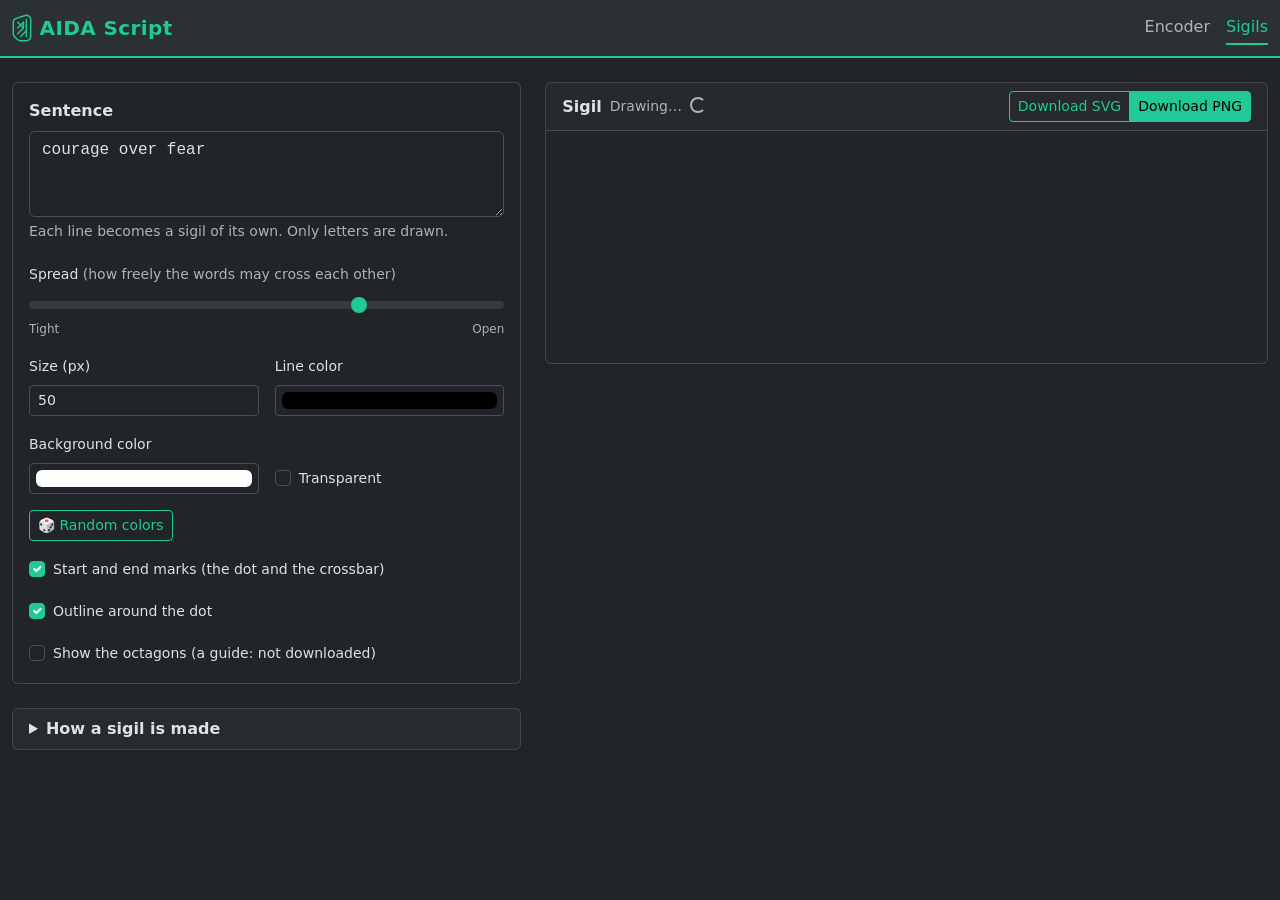
==== sigils.html @ 1c4124ad "Sigils page: a sentence drawn as one sigil A new page, in a new navbar next to the encoder: each let" ====
<!DOCTYPE html>
<html lang="en" data-bs-theme="dark">
<head>
  <meta charset="utf-8">
  <meta name="viewport" content="width=device-width, initial-scale=1">
  <title>AIDAScript Sigils</title>
  <link rel="icon" type="image/svg+xml" href="images/favicon.svg">
  <meta name="description" content="Turn a sentence into a sigil made of AIDAScript's letters, and download it as an SVG or PNG image.">
  <meta name="theme-color" content="#20c997">
  <link rel="stylesheet"
        href="https://cdn.jsdelivr.net/npm/bootstrap@5.3.3/dist/css/bootstrap.min.css"
        integrity="sha384-QWTKZyjpPEjISv5WaRU9OFeRpok6YctnYmDr5pNlyT2bRjXh0JMhjY6hW+ALEwIH"
        crossorigin="anonymous">
  <link rel="stylesheet" href="index.css">
</head>
<body class="bg-body">

  <nav class="navbar app-navbar bg-body-tertiary">
    <div class="container app-container">
      <span class="navbar-brand fw-semibold d-flex align-items-center gap-2"><img src="images/logo.svg" alt="" class="app-logo">AIDA Script</span>
      <!-- The encoder, and the generators made for fun (the same navbar on every page) -->
      <div class="navbar-nav flex-row gap-3 app-pages">
        <a class="nav-link" href="index.html">Encoder</a>
        <a class="nav-link active" aria-current="page" href="sigils.html">Sigils</a>
      </div>
    </div>
  </nav>

  <main class="container app-container py-4">
    <div class="row g-4">

      <!-- The text and settings -->
      <div class="col-xl-5">
        <div class="card shadow-sm">
          <div class="card-body">
            <label for="sigilText" class="form-label fw-semibold">Sentence</label>
            <textarea id="sigilText" class="form-control" rows="3" placeholder="Type a sentence...">courage over fear</textarea>
            <div class="form-text">Each line becomes a sigil of its own. Only letters are drawn.</div>

            <div class="row g-3 mt-1" id="sigilSettings">
              <div class="col-12">
                <label for="setSpread" class="form-label small">Spread <span class="text-body-secondary">(how freely the words may cross each other)</span></label>
                <input id="setSpread" type="range" class="form-range" min="0" max="100" step="10" value="70">
                <div class="d-flex justify-content-between small text-body-secondary range-ends"><span>Tight</span><span>Open</span></div>
              </div>
              <div class="col-6 col-md-3 col-xl-6">
                <label for="setSigilSize" class="form-label small">Size (px)</label>
                <input id="setSigilSize" type="number" class="form-control form-control-sm" min="10" max="200" step="5" value="50">
              </div>
              <div class="col-6 col-md-3 col-xl-6">
                <label for="setSigilLine" class="form-label small">Line color</label>
                <input id="setSigilLine" type="color" class="form-control form-control-sm form-control-color w-100" value="#000000">
              </div>
              <div class="col-6 col-md-3 col-xl-6">
                <label for="setSigilBg" class="form-label small">Background color</label>
                <input id="setSigilBg" type="color" class="form-control form-control-sm form-control-color w-100" value="#ffffff">
              </div>
              <div class="col-6 col-md-3 col-xl-6 d-flex align-items-end">
                <div class="form-check mb-1">
                  <input id="setSigilTransparent" type="checkbox" class="form-check-input">
                  <label for="setSigilTransparent" class="form-check-label small">Transparent</label>
                </div>
              </div>
              <div class="col-12">
                <button id="sigilRandomColors" type="button" class="btn btn-sm btn-outline-primary">🎲 Random colors</button>
                <span id="sigilColorsName" class="small text-body-secondary ms-2" aria-live="polite"></span>
              </div>
              <div class="col-12 d-flex flex-wrap gap-3">
                <div class="form-check">
                  <input id="setSigilMarks" type="checkbox" class="form-check-input" checked>
                  <label for="setSigilMarks" class="form-check-label small">Start and end marks (the dot and the crossbar)</label>
                </div>
                <div class="form-check">
                  <input id="setSigilOutline" type="checkbox" class="form-check-input" checked>
                  <label for="setSigilOutline" class="form-check-label small">Outline around the dot</label>
                </div>
                <div class="form-check">
                  <input id="setSigilGuides" type="checkbox" class="form-check-input">
                  <label for="setSigilGuides" class="form-check-label small">Show the octagons (a guide: not downloaded)</label>
                </div>
              </div>
            </div>
          </div>
        </div>

        <details class="card shadow-sm mt-4 fold-card">
          <summary class="card-header fw-semibold">How a sigil is made</summary>
          <div class="card-body small">
            <p>Each letter is a line between two of eight points on a circle (its two semaphore directions).
              Long words split into overlapping circles, and the words of a sentence join into one figure.</p>
            <p class="mb-0">The <strong>dot</strong> marks the first letter, the <strong>crossbar</strong> the last.
              Downloads don't contain your sentence.</p>
          </div>
        </details>
      </div>

      <!-- The sigils -->
      <div class="col-xl-7">
        <div class="card shadow-sm">
          <div class="card-header d-flex flex-wrap align-items-center justify-content-between gap-2">
            <div class="d-flex align-items-center gap-2">
              <span class="fw-semibold">Sigil</span>
              <span id="sigilBusy" class="small text-body-secondary" role="status" hidden>Drawing… <span class="spinner-border spinner-border-sm ms-1" aria-hidden="true"></span></span>
            </div>
            <div class="btn-group btn-group-sm" role="group" aria-label="Download">
              <button id="sigilSvg" type="button" class="btn btn-outline-primary">Download SVG</button>
              <button id="sigilPng" type="button" class="btn btn-primary">Download PNG</button>
            </div>
          </div>
          <div class="card-body overflow-auto">
            <div id="sigilPreview" class="sigil-preview"></div>
          </div>
        </div>
      </div>

    </div>
  </main>

  <script src="layout.js"></script>
  <script src="colors.js"></script>
  <script src="sigil.js"></script>
  <script src="sigils.js"></script>
</body>
</html>
---- index.css ----
/* Teal accent, used instead of Bootstrap's blue */
:root {
  --accent: #20c997;
  --accent-hover: #3dd5a7;
  --accent-active: #1aa179;
  --accent-rgb: 32, 201, 151;
}

.btn-primary {
  --bs-btn-color: #000;
  --bs-btn-bg: var(--accent);
  --bs-btn-border-color: var(--accent);
  --bs-btn-hover-color: #000;
  --bs-btn-hover-bg: var(--accent-hover);
  --bs-btn-hover-border-color: var(--accent-hover);
  --bs-btn-active-color: #000;
  --bs-btn-active-bg: var(--accent-active);
  --bs-btn-active-border-color: var(--accent-active);
  --bs-btn-focus-shadow-rgb: var(--accent-rgb);
}
.btn-outline-primary {
  --bs-btn-color: var(--accent);
  --bs-btn-border-color: var(--accent);
  --bs-btn-hover-color: #000;
  --bs-btn-hover-bg: var(--accent);
  --bs-btn-hover-border-color: var(--accent);
  --bs-btn-active-color: #000;
  --bs-btn-active-bg: var(--accent-active);
  --bs-btn-active-border-color: var(--accent-active);
  --bs-btn-focus-shadow-rgb: var(--accent-rgb);
}
.form-control:focus {
  border-color: var(--accent);
  box-shadow: 0 0 0 .25rem rgba(var(--accent-rgb), .25);
}

.app-container { max-width: 960px; }   /* the navbar's and the page's width */
.app-navbar { border-bottom: 2px solid var(--accent); }
.app-navbar .navbar-brand { color: var(--accent); letter-spacing: .02em; }
.app-pages .nav-link { padding: .25rem 0; color: var(--bs-secondary-color); border-bottom: 2px solid transparent; }
.app-pages .nav-link:hover { color: var(--accent); }
.app-pages .nav-link.active { color: var(--accent); border-bottom-color: var(--accent); }
.app-logo { height: 1.75rem; width: auto; }
summary { cursor: pointer; }
summary:hover { color: var(--accent) !important; }

/* The settings tabs, in the accent colour */
.settings-tabs { --bs-nav-link-padding-y: .25rem; --bs-nav-link-padding-x: .75rem; font-size: .875rem; }
.settings-tabs .nav-link { color: var(--bs-secondary-color); }
.settings-tabs .nav-link:hover { color: var(--accent); }
.settings-tabs .nav-link.active { color: #000; background-color: var(--accent); }

/* Sliders in the accent colour, with the words for their two ends underneath */
.form-range::-webkit-slider-thumb { background-color: var(--accent); }
.form-range::-webkit-slider-thumb:active { background-color: var(--accent-active); }
.form-range::-moz-range-thumb { background-color: var(--accent); }
.form-range::-moz-range-thumb:active { background-color: var(--accent-active); }
.form-range:focus::-webkit-slider-thumb { box-shadow: 0 0 0 1px var(--bs-body-bg), 0 0 0 .25rem rgba(var(--accent-rgb), .25); }
.form-range:focus::-moz-range-thumb { box-shadow: 0 0 0 1px var(--bs-body-bg), 0 0 0 .25rem rgba(var(--accent-rgb), .25); }
.range-ends { font-size: .75rem; margin-top: -.25rem; }
/* Ticked checkboxes in the accent colour too */
.form-check-input:checked { background-color: var(--accent); border-color: var(--accent); }
.form-check-input:focus { border-color: var(--accent); box-shadow: 0 0 0 .25rem rgba(var(--accent-rgb), .25); }

/* A setting's "?" and the explanation it shows (see showTip in index.js) */
.tip {
  display: inline-flex; align-items: center; justify-content: center;
  width: 1rem; height: 1rem; margin-left: .25rem; vertical-align: text-top;
  border: 1px solid var(--bs-secondary-color); border-radius: 50%;
  color: var(--bs-secondary-color); font-size: .65rem; font-weight: 600; line-height: 1; cursor: help;
}
.tip:hover, .tip:focus { color: var(--accent); border-color: var(--accent); outline: none; }
.tip-box {
  position: absolute; z-index: 1080; display: none; max-width: 260px; pointer-events: none;
  padding: .4rem .6rem; border-radius: .375rem; background: #000; color: #fff;
  font-size: .8rem; line-height: 1.35; box-shadow: 0 .25rem .75rem rgba(0, 0, 0, .4);
}

#input { font-family: var(--bs-font-monospace); resize: vertical; }
#preview { min-height: 160px; }
#preview svg { display: block; }
/* A transparent background shows as a checkerboard (preview only: not part of the image) */
#preview svg.transparent { background: repeating-conic-gradient(#d0d0d0 0 25%, #ffffff 0 50%) 0 0 / 16px 16px; }
/* Reading the drawing (see "Reading the drawing" in index.js): the word pointed at stays, the
   rest fades, the letter takes the accent colour; and the label beside the pointer */
#preview svg.reading line:not(.guide) { opacity: .18; }
#preview svg.reading line.reading-word { opacity: 1; }
#preview svg.reading line.reading-letter { stroke: var(--accent); opacity: 1; }
.reading-label {
  position: fixed; z-index: 1080; display: none; max-width: min(420px, calc(100vw - 16px)); pointer-events: none;
  padding: .3rem .6rem; border-radius: .375rem; background: #000; color: #fff;
  font-family: var(--bs-font-monospace); font-size: .85rem; white-space: pre-wrap;
  box-shadow: 0 .25rem .75rem rgba(0, 0, 0, .4);
}
/* the word in the accent colour, the letter pointed at as a solid block of it */
.reading-label mark { background: none; color: var(--accent); font-weight: 600; }
.reading-label mark b { padding: 0 .12em; border-radius: .2em; background: var(--accent); color: #000; }

/* While a new compact layout is being worked out, the old drawing fades */
#preview.busy svg { opacity: .45; transition: opacity .15s; }
/* The hint suggesting the compact shape, under the preview */
.compact-hint { border-left: 3px solid var(--accent); }
#zoomReset { min-width: 4rem; }   /* room for "400%" without the buttons shifting */
.layout-label { min-width: 6.5rem; opacity: 1 !important; }   /* room for "Layout 8 / 8"; a label, so not greyed out */

/* Large screens: text and settings on the left, the preview on the right. The page gets wider to
   fit both, and the preview stays in view while scrolling (a big drawing scrolls inside it). */
@media (min-width: 1200px) {
  .app-container { max-width: 1320px; }
  .preview-card { position: sticky; top: 1rem; }
  .preview-card .card-body { max-height: calc(100vh - 6rem); }
}

/* "How to read AIDAScript": a tile per letter, drawn in the accent colour */
.alphabet > summary { list-style-position: inside; }
.alphabet[open] > summary { border-bottom: var(--bs-card-border-width) solid var(--bs-card-border-color); }
.alphabet:not([open]) > summary { border-bottom: 0; border-radius: var(--bs-card-inner-border-radius); }
.alphabet-grid { display: grid; grid-template-columns: repeat(auto-fill, minmax(3.5rem, 1fr)); gap: .5rem; }
.alphabet-tile {
  display: flex; flex-direction: column; align-items: center; gap: .35rem;
  padding: .4rem .25rem .3rem; color: var(--accent);
  background: var(--bs-tertiary-bg); border: 1px solid var(--bs-border-color); border-radius: .5rem;
}
.alphabet-tile svg { width: 2.5rem; height: 2.5rem; }
.alphabet-tile span { color: var(--bs-body-color); font-weight: 600; line-height: 1; }
button.alphabet-tile:hover, button.alphabet-tile:focus-visible { border-color: var(--accent); background: rgba(var(--accent-rgb), .1); }

/* Cards that fold open, like "How to read AIDAScript" */
.fold-card > summary { list-style-position: inside; }
.fold-card[open] > summary { border-bottom: var(--bs-card-border-width) solid var(--bs-card-border-color); }
.fold-card:not([open]) > summary { border-bottom: 0; border-radius: var(--bs-card-inner-border-radius); }

/* Sigils page: the drawing, centred; a transparent background shows as a checkerboard (preview only) */
.sigil-preview { min-height: 200px; display: flex; align-items: center; justify-content: center; }
.sigil-preview svg { display: block; max-width: 100%; height: auto; }
.sigil-preview svg.transparent { background: repeating-conic-gradient(#d0d0d0 0 25%, #ffffff 0 50%) 0 0 / 16px 16px; }
#sigilText { font-family: var(--bs-font-monospace); resize: vertical; }
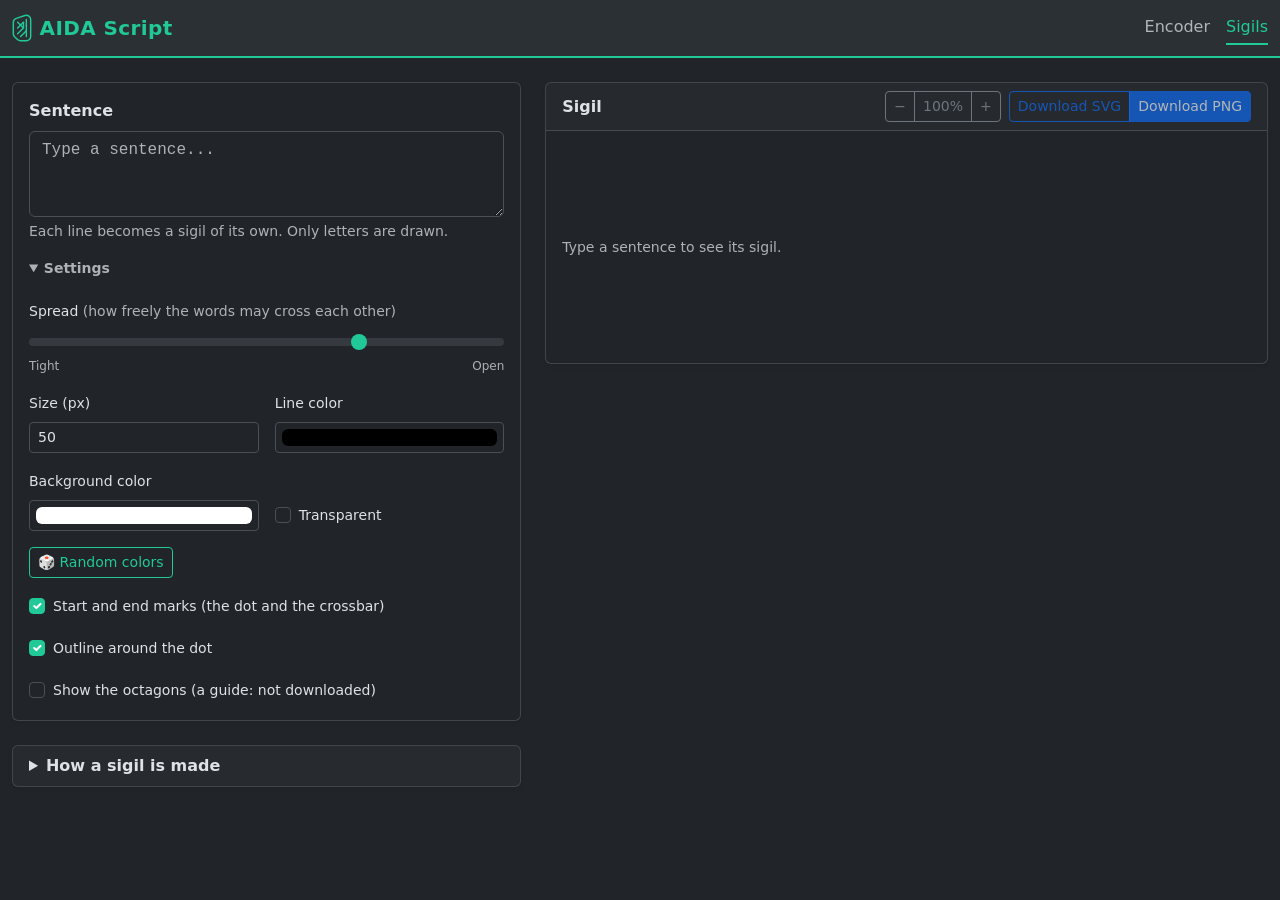
==== commit dd1e17b1: "Sigils page: foldable settings, zoom, and an empty text box to start The settings fold away (folded " ====
--- a/sigils.html
+++ b/sigils.html
@@ -34,9 +34,12 @@
         <div class="card shadow-sm">
           <div class="card-body">
             <label for="sigilText" class="form-label fw-semibold">Sentence</label>
-            <textarea id="sigilText" class="form-control" rows="3" placeholder="Type a sentence...">courage over fear</textarea>
+            <textarea id="sigilText" class="form-control" rows="3" placeholder="Type a sentence..."></textarea>
             <div class="form-text">Each line becomes a sigil of its own. Only letters are drawn.</div>
 
+            <!-- Folded on small screens to begin with (see sigils.js), and remembered open or folded -->
+            <details id="sigilSettingsBox" class="mt-3" open>
+              <summary class="fw-semibold small text-body-secondary">Settings</summary>
             <div class="row g-3 mt-1" id="sigilSettings">
               <div class="col-12">
                 <label for="setSpread" class="form-label small">Spread <span class="text-body-secondary">(how freely the words may cross each other)</span></label>
@@ -80,6 +83,7 @@
                 </div>
               </div>
             </div>
+            </details>
           </div>
         </div>
 
@@ -102,9 +106,16 @@
               <span class="fw-semibold">Sigil</span>
               <span id="sigilBusy" class="small text-body-secondary" role="status" hidden>Drawing… <span class="spinner-border spinner-border-sm ms-1" aria-hidden="true"></span></span>
             </div>
+            <div class="d-flex flex-wrap gap-2">
+            <div class="btn-group btn-group-sm" role="group" aria-label="Zoom">
+              <button id="sigilZoomOut" type="button" class="btn btn-outline-secondary" aria-label="Zoom out">−</button>
+              <button id="sigilZoomReset" type="button" class="btn btn-outline-secondary" title="Reset zoom to 100%">100%</button>
+              <button id="sigilZoomIn" type="button" class="btn btn-outline-secondary" aria-label="Zoom in">+</button>
+            </div>
             <div class="btn-group btn-group-sm" role="group" aria-label="Download">
               <button id="sigilSvg" type="button" class="btn btn-outline-primary">Download SVG</button>
               <button id="sigilPng" type="button" class="btn btn-primary">Download PNG</button>
+            </div>
             </div>
           </div>
           <div class="card-body overflow-auto">
--- a/index.css
+++ b/index.css
@@ -131,7 +131,7 @@
 .fold-card:not([open]) > summary { border-bottom: 0; border-radius: var(--bs-card-inner-border-radius); }
 
 /* Sigils page: the drawing, centred; a transparent background shows as a checkerboard (preview only) */
-.sigil-preview { min-height: 200px; display: flex; align-items: center; justify-content: center; }
-.sigil-preview svg { display: block; max-width: 100%; height: auto; }
+.sigil-preview { min-height: 200px; display: flex; align-items: center; }
+.sigil-preview svg { display: block; margin: auto; flex: none; }   /* (zoomed in, it scrolls: see sigils.js) */
 .sigil-preview svg.transparent { background: repeating-conic-gradient(#d0d0d0 0 25%, #ffffff 0 50%) 0 0 / 16px 16px; }
 #sigilText { font-family: var(--bs-font-monospace); resize: vertical; }
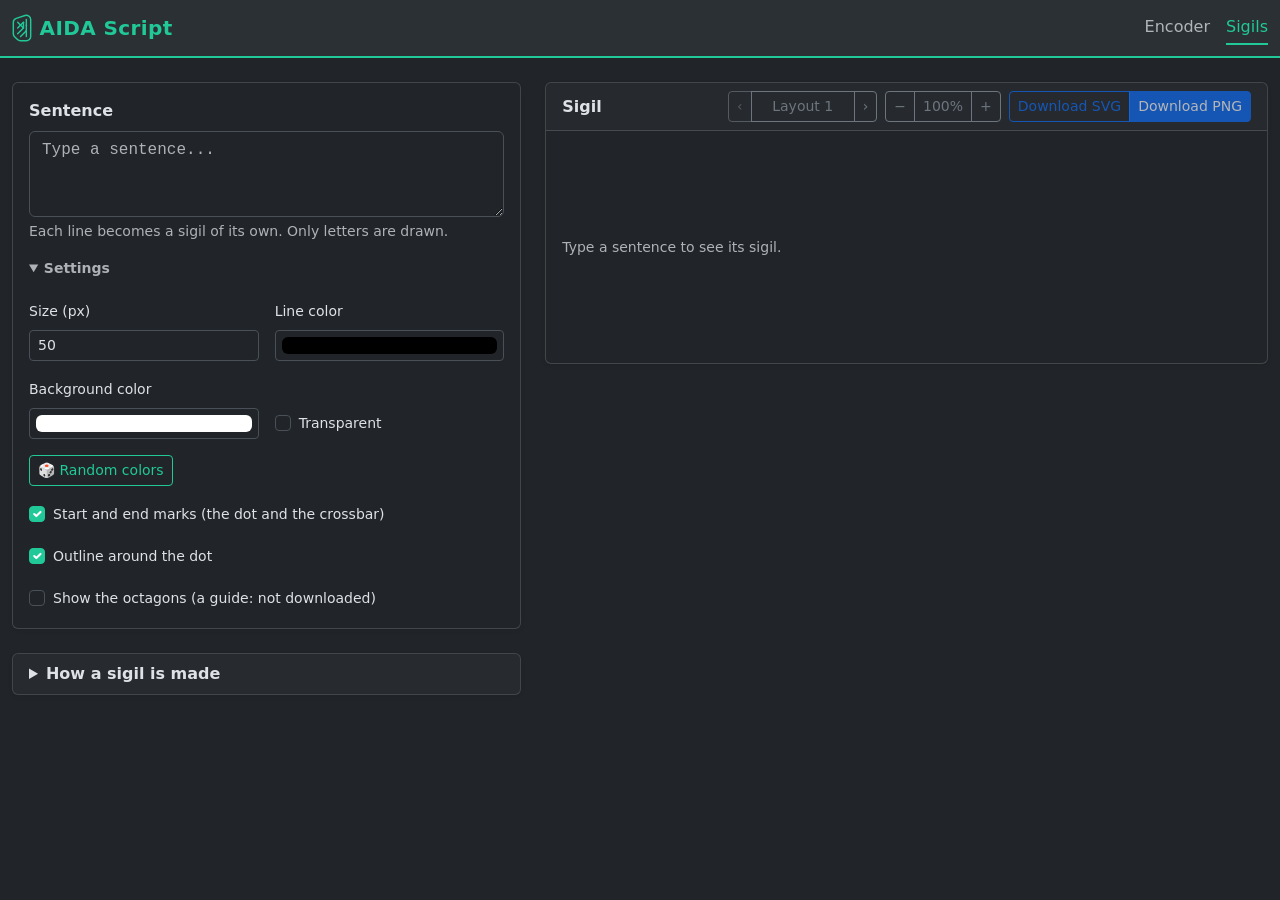
==== commit abacf98f: "Sigils page: pick a layout instead of the spread slider The slider often gave the same sigil. Now ‹ " ====
--- a/sigils.html
+++ b/sigils.html
@@ -41,11 +41,6 @@
             <details id="sigilSettingsBox" class="mt-3" open>
               <summary class="fw-semibold small text-body-secondary">Settings</summary>
             <div class="row g-3 mt-1" id="sigilSettings">
-              <div class="col-12">
-                <label for="setSpread" class="form-label small">Spread <span class="text-body-secondary">(how freely the words may cross each other)</span></label>
-                <input id="setSpread" type="range" class="form-range" min="0" max="100" step="10" value="70">
-                <div class="d-flex justify-content-between small text-body-secondary range-ends"><span>Tight</span><span>Open</span></div>
-              </div>
               <div class="col-6 col-md-3 col-xl-6">
                 <label for="setSigilSize" class="form-label small">Size (px)</label>
                 <input id="setSigilSize" type="number" class="form-control form-control-sm" min="10" max="200" step="5" value="50">
@@ -91,7 +86,8 @@
           <summary class="card-header fw-semibold">How a sigil is made</summary>
           <div class="card-body small">
             <p>Each letter is a line between two of eight points on a circle (its two semaphore directions).
-              Long words split into overlapping circles, and the words of a sentence join into one figure.</p>
+              Long words split into overlapping circles, and the words of a sentence join into one figure.
+              <strong>‹ Layout ›</strong> tries other ways of putting it together.</p>
             <p class="mb-0">The <strong>dot</strong> marks the first letter, the <strong>crossbar</strong> the last.
               Downloads don't contain your sentence.</p>
           </div>
@@ -107,6 +103,11 @@
               <span id="sigilBusy" class="small text-body-secondary" role="status" hidden>Drawing… <span class="spinner-border spinner-border-sm ms-1" aria-hidden="true"></span></span>
             </div>
             <div class="d-flex flex-wrap gap-2">
+            <div class="btn-group btn-group-sm" role="group" aria-label="Try another layout">
+              <button id="sigilLayoutPrev" type="button" class="btn btn-outline-secondary" aria-label="Previous layout" title="Previous layout">‹</button>
+              <span id="sigilLayoutLabel" class="btn btn-outline-secondary disabled layout-label">Layout 1</span>
+              <button id="sigilLayoutNext" type="button" class="btn btn-outline-secondary" aria-label="Next layout" title="Try another layout">›</button>
+            </div>
             <div class="btn-group btn-group-sm" role="group" aria-label="Zoom">
               <button id="sigilZoomOut" type="button" class="btn btn-outline-secondary" aria-label="Zoom out">−</button>
               <button id="sigilZoomReset" type="button" class="btn btn-outline-secondary" title="Reset zoom to 100%">100%</button>
--- a/index.css
+++ b/index.css
@@ -135,3 +135,12 @@
 .sigil-preview svg { display: block; margin: auto; flex: none; }   /* (zoomed in, it scrolls: see sigils.js) */
 .sigil-preview svg.transparent { background: repeating-conic-gradient(#d0d0d0 0 25%, #ffffff 0 50%) 0 0 / 16px 16px; }
 #sigilText { font-family: var(--bs-font-monospace); resize: vertical; }
+/* Sigils page: pointing at a line shows its word, with the letters it stands for marked */
+.sigil-preview .hits line { pointer-events: stroke; cursor: pointer; }
+.sigil-label {
+  position: fixed; z-index: 1080; display: none; pointer-events: none;
+  padding: .25rem .5rem; border-radius: .375rem; background: #000; color: #fff;
+  font-family: var(--bs-font-monospace); font-size: .9rem; box-shadow: 0 .25rem .75rem rgba(0, 0, 0, .4);
+}
+.sigil-label mark { padding: 0 .05rem; border-radius: .2rem; background: var(--accent); color: #000; }
+.sigil-label .note { font-family: var(--bs-body-font-family); font-size: .8rem; color: #ccc; }
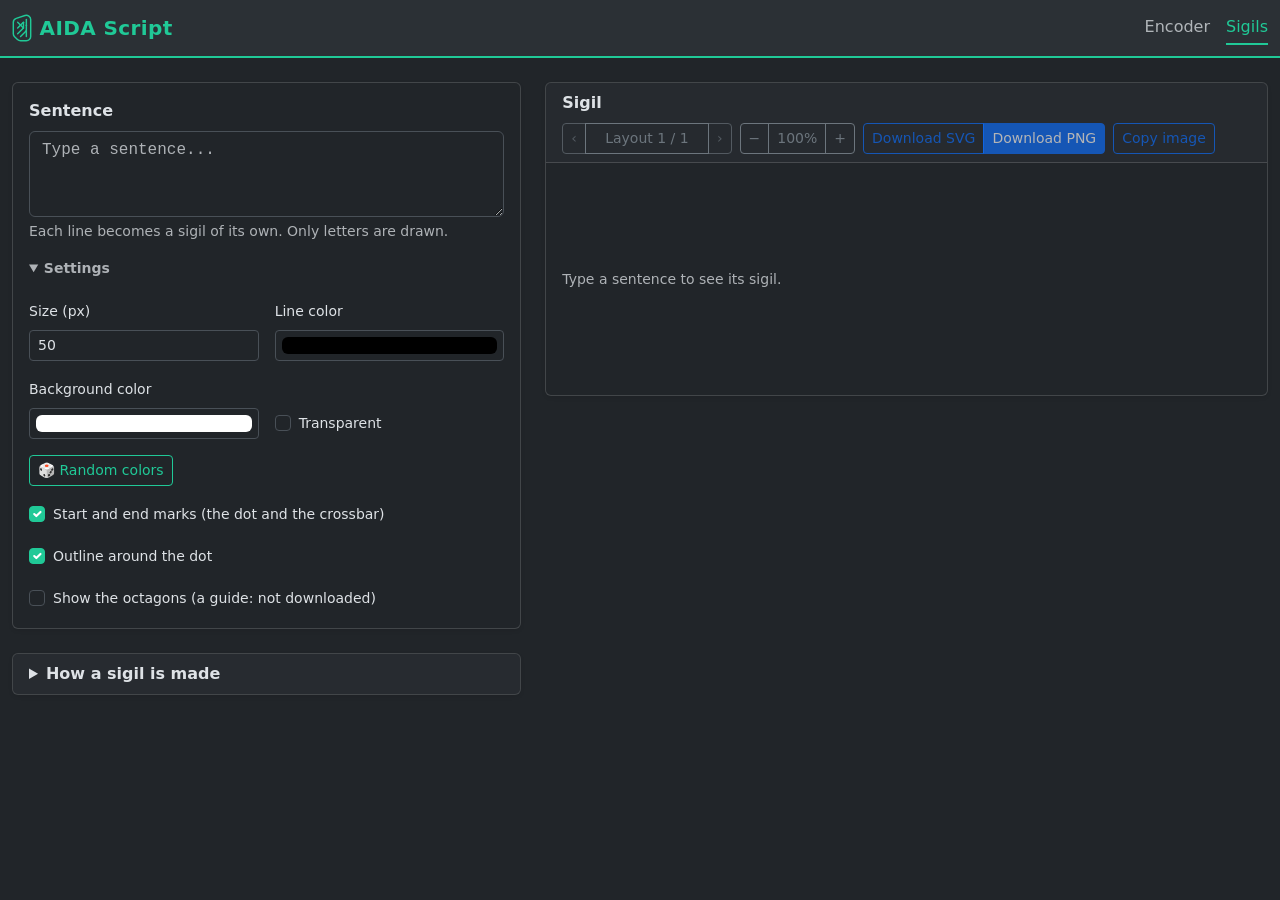
==== commit e10c285e: "Saving pictures on phones; Copy image on the Sigils page On an iPhone or iPad, Download PNG/SVG open" ====
--- a/sigils.html
+++ b/sigils.html
@@ -117,6 +117,9 @@
               <button id="sigilSvg" type="button" class="btn btn-outline-primary">Download SVG</button>
               <button id="sigilPng" type="button" class="btn btn-primary">Download PNG</button>
             </div>
+            <div class="btn-group btn-group-sm" role="group" aria-label="Copy">
+              <button id="sigilCopyImage" type="button" class="btn btn-outline-primary" title="Copy the PNG, to paste anywhere">Copy image</button>
+            </div>
             </div>
           </div>
           <div class="card-body overflow-auto">
@@ -130,6 +133,7 @@
 
   <script src="layout.js"></script>
   <script src="colors.js"></script>
+  <script src="save.js"></script>
   <script src="sigil.js"></script>
   <script src="sigils.js"></script>
 </body>
--- a/index.css
+++ b/index.css
@@ -102,6 +102,7 @@
 .compact-hint { border-left: 3px solid var(--accent); }
 #zoomReset { min-width: 4rem; }   /* room for "400%" without the buttons shifting */
 .layout-label { min-width: 6.5rem; opacity: 1 !important; }   /* room for "Layout 8 / 8"; a label, so not greyed out */
+#sigilLayoutLabel { min-width: 7.75rem; }   /* room for "Layout 13 / 13", so the buttons don't move while it counts */
 
 /* Large screens: text and settings on the left, the preview on the right. The page gets wider to
    fit both, and the preview stays in view while scrolling (a big drawing scrolls inside it). */
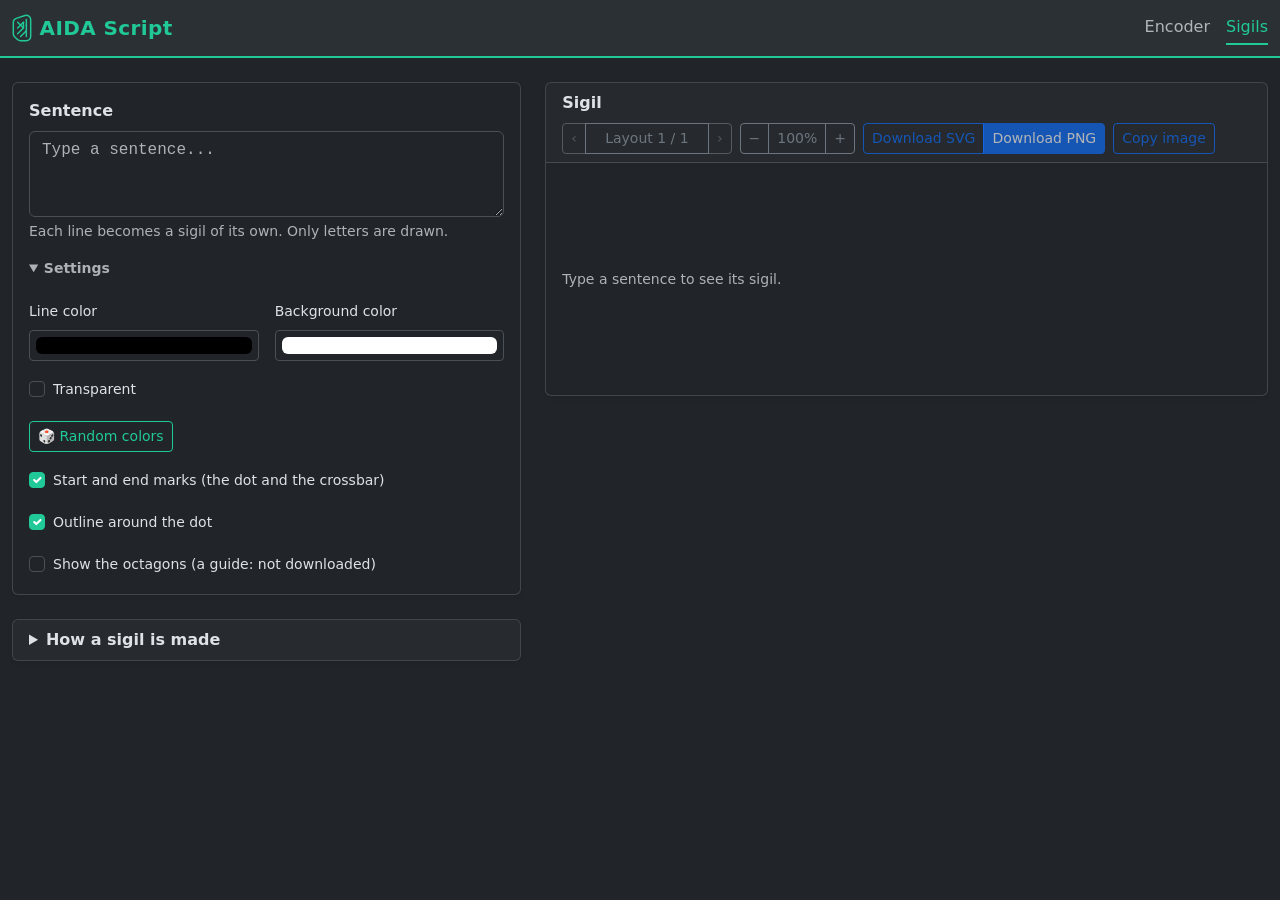
==== commit a13c041d: "Load each release's files together; drop the sigil Size setting Browsers keep GitHub Pages files for" ====
--- a/sigils.html
+++ b/sigils.html
@@ -11,7 +11,7 @@
         href="https://cdn.jsdelivr.net/npm/bootstrap@5.3.3/dist/css/bootstrap.min.css"
         integrity="sha384-QWTKZyjpPEjISv5WaRU9OFeRpok6YctnYmDr5pNlyT2bRjXh0JMhjY6hW+ALEwIH"
         crossorigin="anonymous">
-  <link rel="stylesheet" href="index.css">
+  <link rel="stylesheet" href="index.css?v=2026-11-06">
 </head>
 <body class="bg-body">
 
@@ -41,10 +41,6 @@
             <details id="sigilSettingsBox" class="mt-3" open>
               <summary class="fw-semibold small text-body-secondary">Settings</summary>
             <div class="row g-3 mt-1" id="sigilSettings">
-              <div class="col-6 col-md-3 col-xl-6">
-                <label for="setSigilSize" class="form-label small">Size (px)</label>
-                <input id="setSigilSize" type="number" class="form-control form-control-sm" min="10" max="200" step="5" value="50">
-              </div>
               <div class="col-6 col-md-3 col-xl-6">
                 <label for="setSigilLine" class="form-label small">Line color</label>
                 <input id="setSigilLine" type="color" class="form-control form-control-sm form-control-color w-100" value="#000000">
@@ -131,10 +127,12 @@
     </div>
   </main>
 
-  <script src="layout.js"></script>
-  <script src="colors.js"></script>
-  <script src="save.js"></script>
-  <script src="sigil.js"></script>
-  <script src="sigils.js"></script>
+  <!-- ?v=: the release, so a browser never mixes a new file with an old one it kept (bump it in
+       index.html and sigils.html with every change; the tests check they agree) -->
+  <script src="layout.js?v=2026-11-06"></script>
+  <script src="colors.js?v=2026-11-06"></script>
+  <script src="save.js?v=2026-11-06"></script>
+  <script src="sigil.js?v=2026-11-06"></script>
+  <script src="sigils.js?v=2026-11-06"></script>
 </body>
 </html>
--- a/index.css
+++ b/index.css
@@ -145,3 +145,16 @@
 }
 .sigil-label mark { padding: 0 .05rem; border-radius: .2rem; background: var(--accent); color: #000; }
 .sigil-label .note { font-family: var(--bs-body-font-family); font-size: .8rem; color: #ccc; }
+
+/* The picture to save, over the page (see showPicture in save.js) */
+.save-picture {
+  width: min(32rem, calc(100vw - 2rem)); max-height: calc(100vh - 2rem); padding: 1rem;
+  border: 1px solid var(--bs-border-color); border-radius: .5rem;
+  background: var(--bs-body-bg); color: var(--bs-body-color);
+}
+.save-picture::backdrop { background: rgba(0, 0, 0, .6); }
+.save-picture img {
+  display: block; max-width: 100%; max-height: 60vh; margin: 0 auto;
+  -webkit-touch-callout: default; user-select: auto;   /* (so press-and-hold offers to save it) */
+  background: repeating-conic-gradient(#ccc 0 25%, #fff 0 50%) 0 0 / 16px 16px;   /* (a transparent one shows as such) */
+}
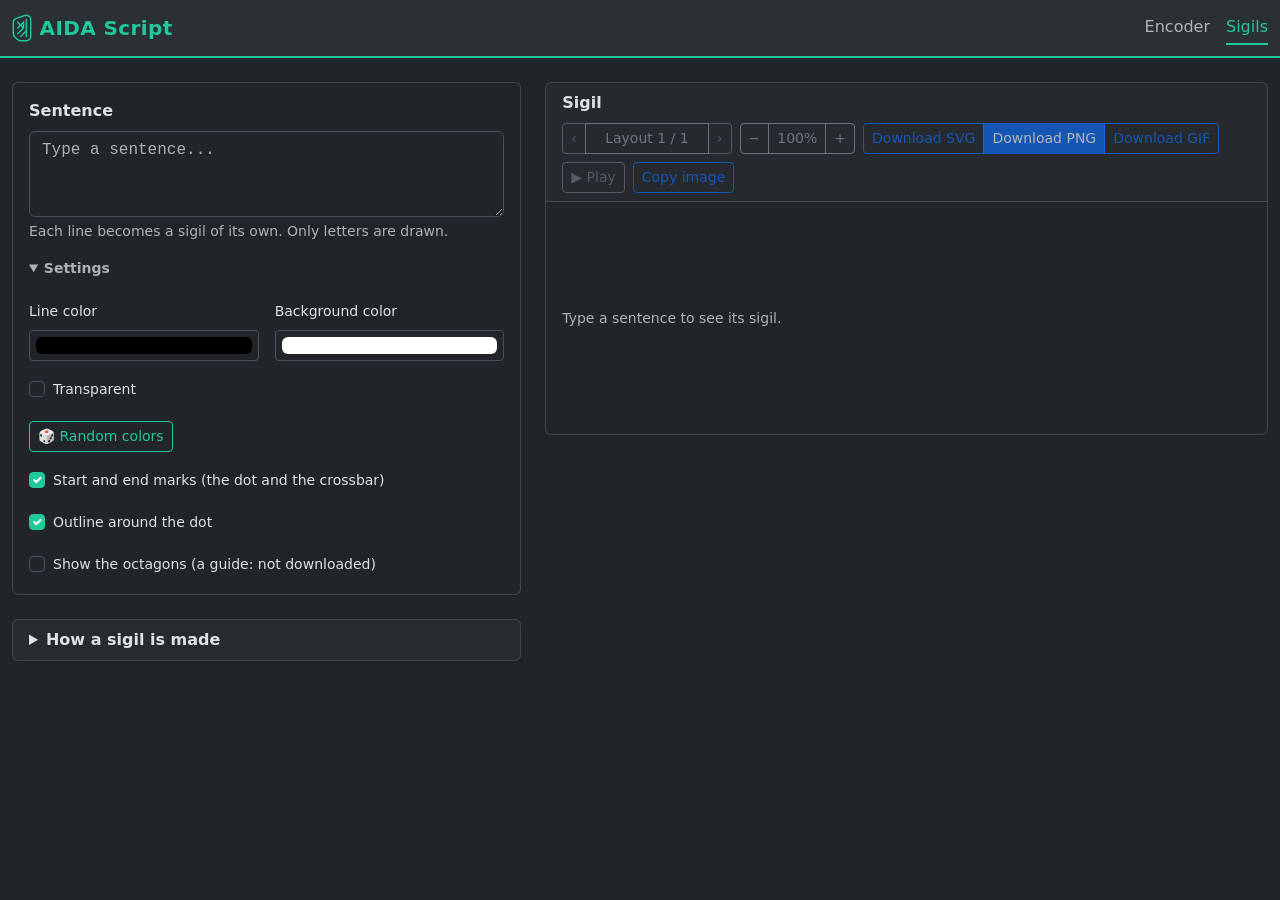
==== commit 39758e2f: "Sigil GIF and Play; scripts, styles and pages in their own folders Sigils page: "Download GIF" saves" ====
--- a/sigils.html
+++ b/sigils.html
@@ -1,138 +1,14 @@
 <!DOCTYPE html>
-<html lang="en" data-bs-theme="dark">
+<!-- The Sigils page moved to pages/sigils.html: this keeps old links and bookmarks working -->
+<html lang="en">
 <head>
   <meta charset="utf-8">
-  <meta name="viewport" content="width=device-width, initial-scale=1">
   <title>AIDAScript Sigils</title>
-  <link rel="icon" type="image/svg+xml" href="images/favicon.svg">
-  <meta name="description" content="Turn a sentence into a sigil made of AIDAScript's letters, and download it as an SVG or PNG image.">
-  <meta name="theme-color" content="#20c997">
-  <link rel="stylesheet"
-        href="https://cdn.jsdelivr.net/npm/bootstrap@5.3.3/dist/css/bootstrap.min.css"
-        integrity="sha384-QWTKZyjpPEjISv5WaRU9OFeRpok6YctnYmDr5pNlyT2bRjXh0JMhjY6hW+ALEwIH"
-        crossorigin="anonymous">
-  <link rel="stylesheet" href="index.css?v=2026-11-06">
+  <meta http-equiv="refresh" content="0; url=pages/sigils.html">
+  <link rel="canonical" href="pages/sigils.html">
+  <script>location.replace('pages/sigils.html' + location.search + location.hash);</script>
 </head>
-<body class="bg-body">
-
-  <nav class="navbar app-navbar bg-body-tertiary">
-    <div class="container app-container">
-      <span class="navbar-brand fw-semibold d-flex align-items-center gap-2"><img src="images/logo.svg" alt="" class="app-logo">AIDA Script</span>
-      <!-- The encoder, and the generators made for fun (the same navbar on every page) -->
-      <div class="navbar-nav flex-row gap-3 app-pages">
-        <a class="nav-link" href="index.html">Encoder</a>
-        <a class="nav-link active" aria-current="page" href="sigils.html">Sigils</a>
-      </div>
-    </div>
-  </nav>
-
-  <main class="container app-container py-4">
-    <div class="row g-4">
-
-      <!-- The text and settings -->
-      <div class="col-xl-5">
-        <div class="card shadow-sm">
-          <div class="card-body">
-            <label for="sigilText" class="form-label fw-semibold">Sentence</label>
-            <textarea id="sigilText" class="form-control" rows="3" placeholder="Type a sentence..."></textarea>
-            <div class="form-text">Each line becomes a sigil of its own. Only letters are drawn.</div>
-
-            <!-- Folded on small screens to begin with (see sigils.js), and remembered open or folded -->
-            <details id="sigilSettingsBox" class="mt-3" open>
-              <summary class="fw-semibold small text-body-secondary">Settings</summary>
-            <div class="row g-3 mt-1" id="sigilSettings">
-              <div class="col-6 col-md-3 col-xl-6">
-                <label for="setSigilLine" class="form-label small">Line color</label>
-                <input id="setSigilLine" type="color" class="form-control form-control-sm form-control-color w-100" value="#000000">
-              </div>
-              <div class="col-6 col-md-3 col-xl-6">
-                <label for="setSigilBg" class="form-label small">Background color</label>
-                <input id="setSigilBg" type="color" class="form-control form-control-sm form-control-color w-100" value="#ffffff">
-              </div>
-              <div class="col-6 col-md-3 col-xl-6 d-flex align-items-end">
-                <div class="form-check mb-1">
-                  <input id="setSigilTransparent" type="checkbox" class="form-check-input">
-                  <label for="setSigilTransparent" class="form-check-label small">Transparent</label>
-                </div>
-              </div>
-              <div class="col-12">
-                <button id="sigilRandomColors" type="button" class="btn btn-sm btn-outline-primary">🎲 Random colors</button>
-                <span id="sigilColorsName" class="small text-body-secondary ms-2" aria-live="polite"></span>
-              </div>
-              <div class="col-12 d-flex flex-wrap gap-3">
-                <div class="form-check">
-                  <input id="setSigilMarks" type="checkbox" class="form-check-input" checked>
-                  <label for="setSigilMarks" class="form-check-label small">Start and end marks (the dot and the crossbar)</label>
-                </div>
-                <div class="form-check">
-                  <input id="setSigilOutline" type="checkbox" class="form-check-input" checked>
-                  <label for="setSigilOutline" class="form-check-label small">Outline around the dot</label>
-                </div>
-                <div class="form-check">
-                  <input id="setSigilGuides" type="checkbox" class="form-check-input">
-                  <label for="setSigilGuides" class="form-check-label small">Show the octagons (a guide: not downloaded)</label>
-                </div>
-              </div>
-            </div>
-            </details>
-          </div>
-        </div>
-
-        <details class="card shadow-sm mt-4 fold-card">
-          <summary class="card-header fw-semibold">How a sigil is made</summary>
-          <div class="card-body small">
-            <p>Each letter is a line between two of eight points on a circle (its two semaphore directions).
-              Long words split into overlapping circles, and the words of a sentence join into one figure.
-              <strong>‹ Layout ›</strong> tries other ways of putting it together.</p>
-            <p class="mb-0">The <strong>dot</strong> marks the first letter, the <strong>crossbar</strong> the last.
-              Downloads don't contain your sentence.</p>
-          </div>
-        </details>
-      </div>
-
-      <!-- The sigils -->
-      <div class="col-xl-7">
-        <div class="card shadow-sm">
-          <div class="card-header d-flex flex-wrap align-items-center justify-content-between gap-2">
-            <div class="d-flex align-items-center gap-2">
-              <span class="fw-semibold">Sigil</span>
-              <span id="sigilBusy" class="small text-body-secondary" role="status" hidden>Drawing… <span class="spinner-border spinner-border-sm ms-1" aria-hidden="true"></span></span>
-            </div>
-            <div class="d-flex flex-wrap gap-2">
-            <div class="btn-group btn-group-sm" role="group" aria-label="Try another layout">
-              <button id="sigilLayoutPrev" type="button" class="btn btn-outline-secondary" aria-label="Previous layout" title="Previous layout">‹</button>
-              <span id="sigilLayoutLabel" class="btn btn-outline-secondary disabled layout-label">Layout 1</span>
-              <button id="sigilLayoutNext" type="button" class="btn btn-outline-secondary" aria-label="Next layout" title="Try another layout">›</button>
-            </div>
-            <div class="btn-group btn-group-sm" role="group" aria-label="Zoom">
-              <button id="sigilZoomOut" type="button" class="btn btn-outline-secondary" aria-label="Zoom out">−</button>
-              <button id="sigilZoomReset" type="button" class="btn btn-outline-secondary" title="Reset zoom to 100%">100%</button>
-              <button id="sigilZoomIn" type="button" class="btn btn-outline-secondary" aria-label="Zoom in">+</button>
-            </div>
-            <div class="btn-group btn-group-sm" role="group" aria-label="Download">
-              <button id="sigilSvg" type="button" class="btn btn-outline-primary">Download SVG</button>
-              <button id="sigilPng" type="button" class="btn btn-primary">Download PNG</button>
-            </div>
-            <div class="btn-group btn-group-sm" role="group" aria-label="Copy">
-              <button id="sigilCopyImage" type="button" class="btn btn-outline-primary" title="Copy the PNG, to paste anywhere">Copy image</button>
-            </div>
-            </div>
-          </div>
-          <div class="card-body overflow-auto">
-            <div id="sigilPreview" class="sigil-preview"></div>
-          </div>
-        </div>
-      </div>
-
-    </div>
-  </main>
-
-  <!-- ?v=: the release, so a browser never mixes a new file with an old one it kept (bump it in
-       index.html and sigils.html with every change; the tests check they agree) -->
-  <script src="layout.js?v=2026-11-06"></script>
-  <script src="colors.js?v=2026-11-06"></script>
-  <script src="save.js?v=2026-11-06"></script>
-  <script src="sigil.js?v=2026-11-06"></script>
-  <script src="sigils.js?v=2026-11-06"></script>
+<body>
+  <p>The Sigils page has moved: <a href="pages/sigils.html">open it here</a>.</p>
 </body>
 </html>
